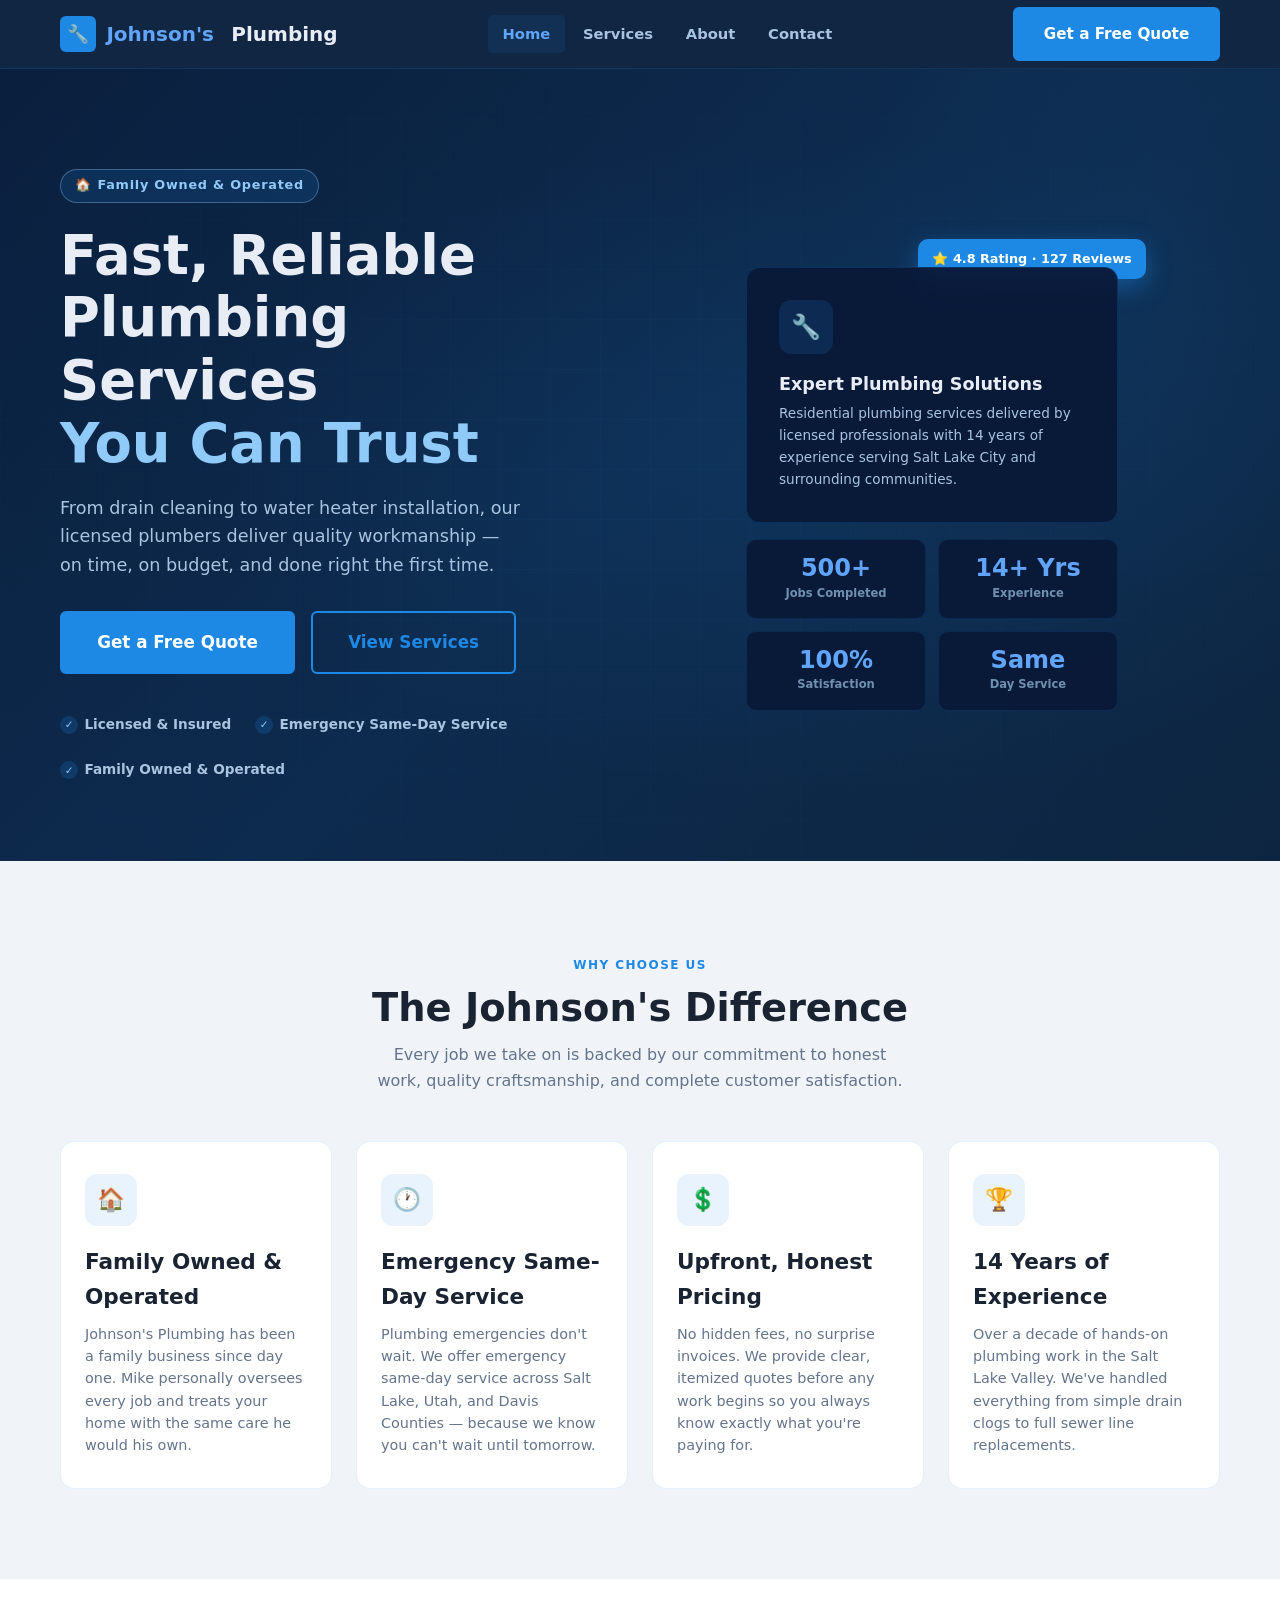
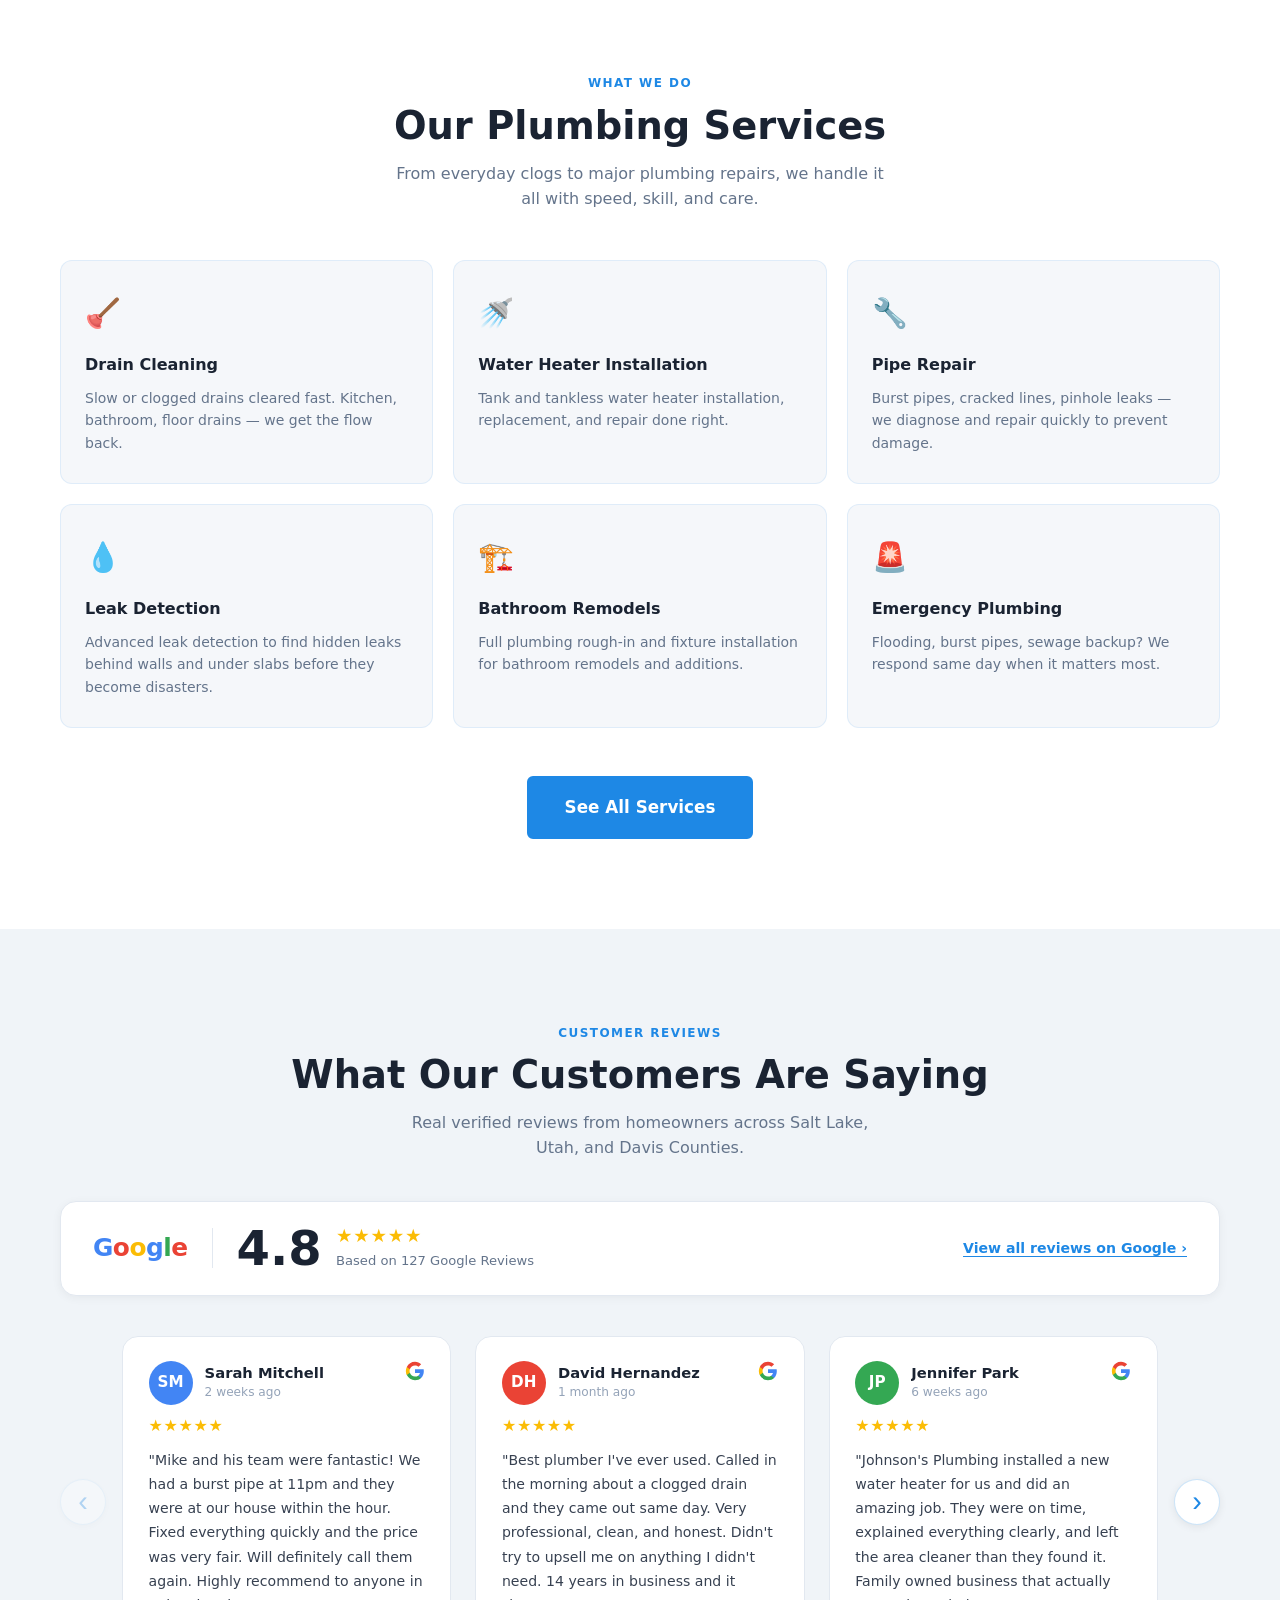
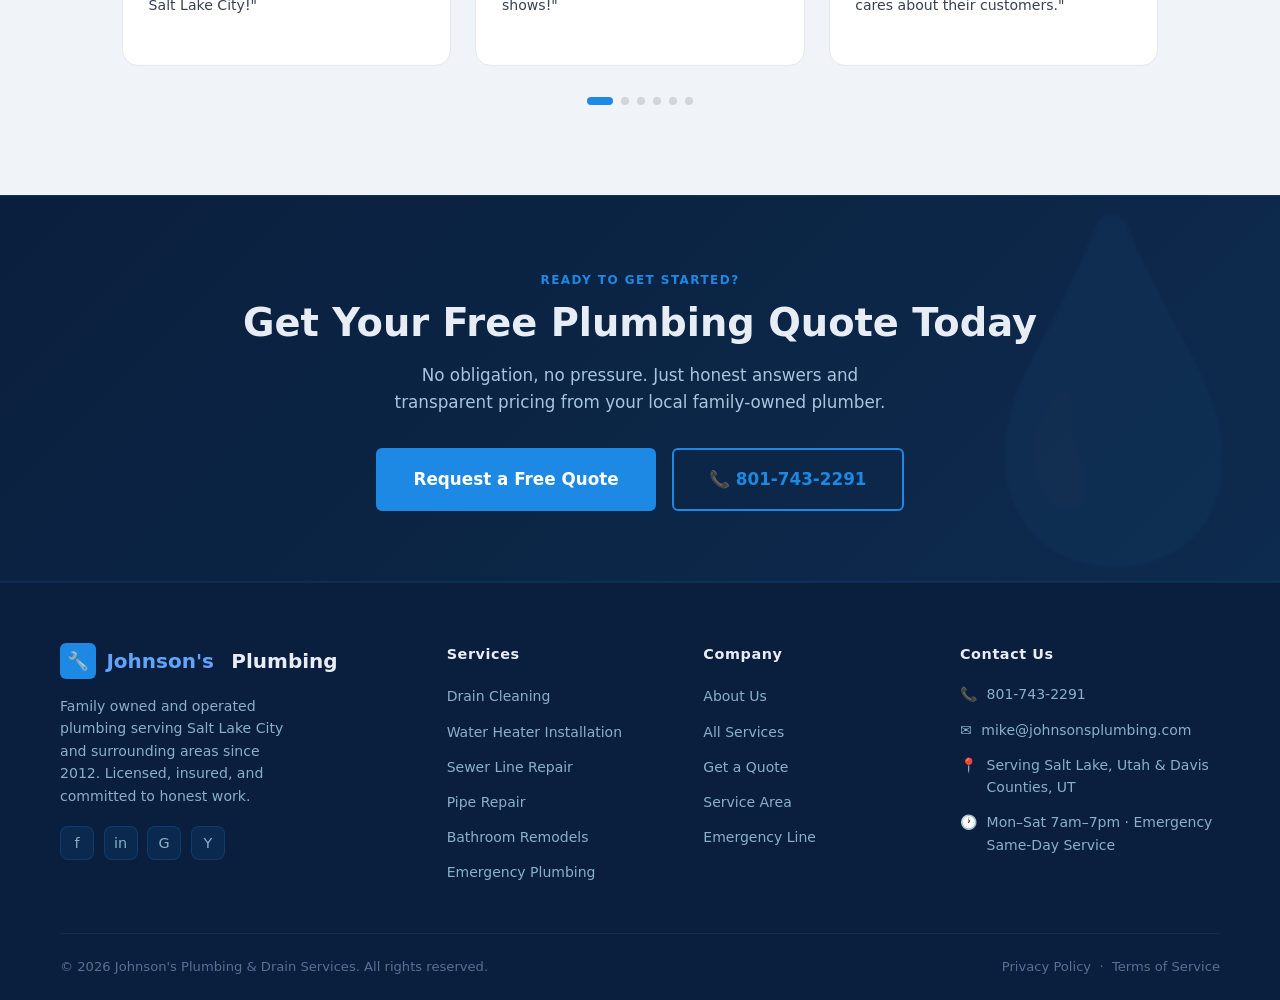
==== johnson-plumbing/index.html @ 9da7c7e3 "idk" ====
<!DOCTYPE html>
<html lang="en">
<head>
  <meta charset="UTF-8" />
  <meta name="viewport" content="width=device-width, initial-scale=1.0" />
  <meta name="description" content="Johnson's Plumbing & Drain Services — Family owned, licensed plumbers serving Salt Lake City, Salt Lake, Utah, and Davis Counties. Emergency same-day service available. Call 801-743-2291." />
  <title>Johnson's Plumbing & Drain Services | Salt Lake City, UT</title>
  <link rel="stylesheet" href="style.css" />
  <link rel="icon" href="data:image/svg+xml,<svg xmlns='http://www.w3.org/2000/svg' viewBox='0 0 100 100'><text y='.9em' font-size='90'>🔧</text></svg>" />
</head>
<body>

  <!-- ═══════════════════════════════════════════════════════
       NAVIGATION
  ════════════════════════════════════════════════════════ -->
  <nav id="navbar">
    <div class="container">
      <div class="nav-inner">
        <a href="index.html" class="logo">
          <div class="logo-icon">🔧</div>
          <span>Johnson's</span>&nbsp;Plumbing
        </a>

        <div class="nav-links">
          <a href="index.html">Home</a>
          <a href="services.html">Services</a>
          <a href="about.html">About</a>
          <a href="contact.html">Contact</a>
        </div>

        <a href="contact.html" class="btn btn-primary nav-cta">Get a Free Quote</a>

        <button class="hamburger" aria-label="Toggle menu" aria-expanded="false">
          <span></span><span></span><span></span>
        </button>
      </div>

      <div class="mobile-nav">
        <a href="index.html">Home</a>
        <a href="services.html">Services</a>
        <a href="about.html">About</a>
        <a href="contact.html">Contact</a>
        <a href="contact.html" class="btn btn-primary">Get a Free Quote</a>
      </div>
    </div>
  </nav>

  <!-- ═══════════════════════════════════════════════════════
       HERO
  ════════════════════════════════════════════════════════ -->
  <section class="hero">
    <div class="hero-bg"></div>
    <div class="container">
      <div class="hero-content">

        <div class="hero-text">
          <div class="badge">🏠 Family Owned &amp; Operated</div>
          <h1>Fast, Reliable<br>Plumbing Services<br><em>You Can Trust</em></h1>
          <p>From drain cleaning to water heater installation, our licensed plumbers deliver quality workmanship — on time, on budget, and done right the first time.</p>

          <div class="hero-actions">
            <a href="contact.html" class="btn btn-primary btn-lg">Get a Free Quote</a>
            <a href="services.html" class="btn btn-outline btn-lg">View Services</a>
          </div>

          <div class="hero-trust">
            <div class="trust-item">
              <div class="check">✓</div>
              Licensed &amp; Insured
            </div>
            <div class="trust-item">
              <div class="check">✓</div>
              Emergency Same-Day Service
            </div>
            <div class="trust-item">
              <div class="check">✓</div>
              Family Owned &amp; Operated
            </div>
          </div>
        </div>

        <div class="hero-visual">
          <div class="hero-card-stack">
            <div class="float-badge">⭐ 4.8 Rating · 127 Reviews</div>
            <div class="stat-card stat-card-main">
              <div class="icon-circle">🔧</div>
              <h3>Expert Plumbing Solutions</h3>
              <p>Residential plumbing services delivered by licensed professionals with 14 years of experience serving Salt Lake City and surrounding communities.</p>
            </div>
            <div class="stat-row">
              <div class="mini-stat">
                <div class="num" data-count="500" data-suffix="+">0</div>
                <div class="lbl">Jobs Completed</div>
              </div>
              <div class="mini-stat">
                <div class="num" data-count="14" data-suffix="+ Yrs">0</div>
                <div class="lbl">Experience</div>
              </div>
              <div class="mini-stat">
                <div class="num" data-count="100" data-suffix="%">0</div>
                <div class="lbl">Satisfaction</div>
              </div>
              <div class="mini-stat">
                <div class="num">Same</div>
                <div class="lbl">Day Service</div>
              </div>
            </div>
          </div>
        </div>

      </div>
    </div>
  </section>

  <!-- ═══════════════════════════════════════════════════════
       WHY CHOOSE US
  ════════════════════════════════════════════════════════ -->
  <section class="why-us section-pad">
    <div class="container">
      <div class="text-center">
        <span class="section-label">Why Choose Us</span>
        <h2>The Johnson's Difference</h2>
        <p style="max-width:540px; margin:0.7rem auto 0;">Every job we take on is backed by our commitment to honest work, quality craftsmanship, and complete customer satisfaction.</p>
      </div>

      <div class="features-grid">

        <div class="feature-card">
          <div class="feature-icon">🏠</div>
          <h3>Family Owned &amp; Operated</h3>
          <p>Johnson's Plumbing has been a family business since day one. Mike personally oversees every job and treats your home with the same care he would his own.</p>
        </div>

        <div class="feature-card">
          <div class="feature-icon">🕐</div>
          <h3>Emergency Same-Day Service</h3>
          <p>Plumbing emergencies don't wait. We offer emergency same-day service across Salt Lake, Utah, and Davis Counties — because we know you can't wait until tomorrow.</p>
        </div>

        <div class="feature-card">
          <div class="feature-icon">💲</div>
          <h3>Upfront, Honest Pricing</h3>
          <p>No hidden fees, no surprise invoices. We provide clear, itemized quotes before any work begins so you always know exactly what you're paying for.</p>
        </div>

        <div class="feature-card">
          <div class="feature-icon">🏆</div>
          <h3>14 Years of Experience</h3>
          <p>Over a decade of hands-on plumbing work in the Salt Lake Valley. We've handled everything from simple drain clogs to full sewer line replacements.</p>
        </div>

      </div>
    </div>
  </section>

  <!-- ═══════════════════════════════════════════════════════
       SERVICES PREVIEW
  ════════════════════════════════════════════════════════ -->
  <section class="services-preview section-pad">
    <div class="container">
      <div class="text-center">
        <span class="section-label">What We Do</span>
        <h2>Our Plumbing Services</h2>
        <p style="max-width:500px; margin:0.7rem auto 0;">From everyday clogs to major plumbing repairs, we handle it all with speed, skill, and care.</p>
      </div>

      <div class="services-grid">

        <div class="service-card">
          <div class="s-icon">🪠</div>
          <h3>Drain Cleaning</h3>
          <p>Slow or clogged drains cleared fast. Kitchen, bathroom, floor drains — we get the flow back.</p>
        </div>

        <div class="service-card">
          <div class="s-icon">🚿</div>
          <h3>Water Heater Installation</h3>
          <p>Tank and tankless water heater installation, replacement, and repair done right.</p>
        </div>

        <div class="service-card">
          <div class="s-icon">🔧</div>
          <h3>Pipe Repair</h3>
          <p>Burst pipes, cracked lines, pinhole leaks — we diagnose and repair quickly to prevent damage.</p>
        </div>

        <div class="service-card">
          <div class="s-icon">💧</div>
          <h3>Leak Detection</h3>
          <p>Advanced leak detection to find hidden leaks behind walls and under slabs before they become disasters.</p>
        </div>

        <div class="service-card">
          <div class="s-icon">🏗️</div>
          <h3>Bathroom Remodels</h3>
          <p>Full plumbing rough-in and fixture installation for bathroom remodels and additions.</p>
        </div>

        <div class="service-card">
          <div class="s-icon">🚨</div>
          <h3>Emergency Plumbing</h3>
          <p>Flooding, burst pipes, sewage backup? We respond same day when it matters most.</p>
        </div>

      </div>

      <div class="services-cta">
        <a href="services.html" class="btn btn-primary btn-lg">See All Services</a>
      </div>
    </div>
  </section>

  <!-- ═══════════════════════════════════════════════════════
       GOOGLE REVIEWS
  ════════════════════════════════════════════════════════ -->
  <section class="google-reviews section-pad">
    <div class="container">

      <div class="text-center" style="margin-bottom:2.5rem;">
        <span class="section-label">Customer Reviews</span>
        <h2>What Our Customers Are Saying</h2>
        <p style="max-width:480px; margin:0.7rem auto 0;">Real verified reviews from homeowners across Salt Lake, Utah, and Davis Counties.</p>
      </div>

      <!-- Google Rating Summary Bar -->
      <div class="g-rating-bar">
        <div class="g-rating-left">
          <div class="g-wordmark">
            <span class="gw-g">G</span><span class="gw-o1">o</span><span class="gw-o2">o</span><span class="gw-g2">g</span><span class="gw-l">l</span><span class="gw-e">e</span>
          </div>
          <div class="g-divider"></div>
          <div class="g-score-block">
            <span class="g-big-num">4.8</span>
            <div>
              <div class="g-stars-row">★★★★★</div>
              <div class="g-review-count">Based on 127 Google Reviews</div>
            </div>
          </div>
        </div>
        <a href="#" class="g-view-all">View all reviews on Google &rsaquo;</a>
      </div>

      <!-- Carousel -->
      <div class="reviews-carousel">
        <button class="carousel-arrow" id="reviewsPrev" aria-label="Previous reviews" disabled>&#8249;</button>

        <div class="reviews-track-outer">
          <div class="reviews-track" id="reviewsTrack">

            <!-- Sarah Mitchell -->
            <div class="google-review-card">
              <div class="review-card-top">
                <div class="reviewer-left">
                  <div class="reviewer-avatar-g" style="background:#4285F4;">SM</div>
                  <div>
                    <div class="reviewer-name-g">Sarah Mitchell</div>
                    <div class="review-date-g">2 weeks ago</div>
                  </div>
                </div>
                <div class="g-badge">
                  <svg width="20" height="20" viewBox="0 0 24 24" fill="none" aria-label="Google"><path d="M22.56 12.25c0-.78-.07-1.53-.2-2.25H12v4.26h5.92c-.26 1.37-1.04 2.53-2.21 3.31v2.77h3.57c2.08-1.92 3.28-4.74 3.28-8.09z" fill="#4285F4"/><path d="M12 23c2.97 0 5.46-.98 7.28-2.66l-3.57-2.77c-.98.66-2.23 1.06-3.71 1.06-2.86 0-5.29-1.93-6.16-4.53H2.18v2.84C3.99 20.53 7.7 23 12 23z" fill="#34A853"/><path d="M5.84 14.09c-.22-.66-.35-1.36-.35-2.09s.13-1.43.35-2.09V7.07H2.18C1.43 8.55 1 10.22 1 12s.43 3.45 1.18 4.93l2.85-2.22.81-.62z" fill="#FBBC05"/><path d="M12 5.38c1.62 0 3.06.56 4.21 1.64l3.15-3.15C17.45 2.09 14.97 1 12 1 7.7 1 3.99 3.47 2.18 7.07l3.66 2.84c.87-2.6 3.3-4.53 6.16-4.53z" fill="#EA4335"/></svg>
                </div>
              </div>
              <div class="review-stars-g"><span class="star-filled">★★★★★</span></div>
              <p class="review-text-g">"Mike and his team were fantastic! We had a burst pipe at 11pm and they were at our house within the hour. Fixed everything quickly and the price was very fair. Will definitely call them again. Highly recommend to anyone in Salt Lake City!"</p>
            </div>

            <!-- David Hernandez -->
            <div class="google-review-card">
              <div class="review-card-top">
                <div class="reviewer-left">
                  <div class="reviewer-avatar-g" style="background:#EA4335;">DH</div>
                  <div>
                    <div class="reviewer-name-g">David Hernandez</div>
                    <div class="review-date-g">1 month ago</div>
                  </div>
                </div>
                <div class="g-badge">
                  <svg width="20" height="20" viewBox="0 0 24 24" fill="none" aria-label="Google"><path d="M22.56 12.25c0-.78-.07-1.53-.2-2.25H12v4.26h5.92c-.26 1.37-1.04 2.53-2.21 3.31v2.77h3.57c2.08-1.92 3.28-4.74 3.28-8.09z" fill="#4285F4"/><path d="M12 23c2.97 0 5.46-.98 7.28-2.66l-3.57-2.77c-.98.66-2.23 1.06-3.71 1.06-2.86 0-5.29-1.93-6.16-4.53H2.18v2.84C3.99 20.53 7.7 23 12 23z" fill="#34A853"/><path d="M5.84 14.09c-.22-.66-.35-1.36-.35-2.09s.13-1.43.35-2.09V7.07H2.18C1.43 8.55 1 10.22 1 12s.43 3.45 1.18 4.93l2.85-2.22.81-.62z" fill="#FBBC05"/><path d="M12 5.38c1.62 0 3.06.56 4.21 1.64l3.15-3.15C17.45 2.09 14.97 1 12 1 7.7 1 3.99 3.47 2.18 7.07l3.66 2.84c.87-2.6 3.3-4.53 6.16-4.53z" fill="#EA4335"/></svg>
                </div>
              </div>
              <div class="review-stars-g"><span class="star-filled">★★★★★</span></div>
              <p class="review-text-g">"Best plumber I've ever used. Called in the morning about a clogged drain and they came out same day. Very professional, clean, and honest. Didn't try to upsell me on anything I didn't need. 14 years in business and it shows!"</p>
            </div>

            <!-- Jennifer Park -->
            <div class="google-review-card">
              <div class="review-card-top">
                <div class="reviewer-left">
                  <div class="reviewer-avatar-g" style="background:#34A853;">JP</div>
                  <div>
                    <div class="reviewer-name-g">Jennifer Park</div>
                    <div class="review-date-g">6 weeks ago</div>
                  </div>
                </div>
                <div class="g-badge">
                  <svg width="20" height="20" viewBox="0 0 24 24" fill="none" aria-label="Google"><path d="M22.56 12.25c0-.78-.07-1.53-.2-2.25H12v4.26h5.92c-.26 1.37-1.04 2.53-2.21 3.31v2.77h3.57c2.08-1.92 3.28-4.74 3.28-8.09z" fill="#4285F4"/><path d="M12 23c2.97 0 5.46-.98 7.28-2.66l-3.57-2.77c-.98.66-2.23 1.06-3.71 1.06-2.86 0-5.29-1.93-6.16-4.53H2.18v2.84C3.99 20.53 7.7 23 12 23z" fill="#34A853"/><path d="M5.84 14.09c-.22-.66-.35-1.36-.35-2.09s.13-1.43.35-2.09V7.07H2.18C1.43 8.55 1 10.22 1 12s.43 3.45 1.18 4.93l2.85-2.22.81-.62z" fill="#FBBC05"/><path d="M12 5.38c1.62 0 3.06.56 4.21 1.64l3.15-3.15C17.45 2.09 14.97 1 12 1 7.7 1 3.99 3.47 2.18 7.07l3.66 2.84c.87-2.6 3.3-4.53 6.16-4.53z" fill="#EA4335"/></svg>
                </div>
              </div>
              <div class="review-stars-g"><span class="star-filled">★★★★★</span></div>
              <p class="review-text-g">"Johnson's Plumbing installed a new water heater for us and did an amazing job. They were on time, explained everything clearly, and left the area cleaner than they found it. Family owned business that actually cares about their customers."</p>
            </div>

            <!-- Robert Thompson -->
            <div class="google-review-card">
              <div class="review-card-top">
                <div class="reviewer-left">
                  <div class="reviewer-avatar-g" style="background:#1565C0;">RT</div>
                  <div>
                    <div class="reviewer-name-g">Robert Thompson</div>
                    <div class="review-date-g">2 months ago</div>
                  </div>
                </div>
                <div class="g-badge">
                  <svg width="20" height="20" viewBox="0 0 24 24" fill="none" aria-label="Google"><path d="M22.56 12.25c0-.78-.07-1.53-.2-2.25H12v4.26h5.92c-.26 1.37-1.04 2.53-2.21 3.31v2.77h3.57c2.08-1.92 3.28-4.74 3.28-8.09z" fill="#4285F4"/><path d="M12 23c2.97 0 5.46-.98 7.28-2.66l-3.57-2.77c-.98.66-2.23 1.06-3.71 1.06-2.86 0-5.29-1.93-6.16-4.53H2.18v2.84C3.99 20.53 7.7 23 12 23z" fill="#34A853"/><path d="M5.84 14.09c-.22-.66-.35-1.36-.35-2.09s.13-1.43.35-2.09V7.07H2.18C1.43 8.55 1 10.22 1 12s.43 3.45 1.18 4.93l2.85-2.22.81-.62z" fill="#FBBC05"/><path d="M12 5.38c1.62 0 3.06.56 4.21 1.64l3.15-3.15C17.45 2.09 14.97 1 12 1 7.7 1 3.99 3.47 2.18 7.07l3.66 2.84c.87-2.6 3.3-4.53 6.16-4.53z" fill="#EA4335"/></svg>
                </div>
              </div>
              <div class="review-stars-g"><span class="star-filled">★★★★★</span></div>
              <p class="review-text-g">"Had a sewer line issue that two other plumbers couldn't figure out. Johnson's came in, diagnosed the problem immediately and had it fixed the same day. Incredible service. These guys really know what they're doing."</p>
            </div>

            <!-- Amanda Wilson -->
            <div class="google-review-card">
              <div class="review-card-top">
                <div class="reviewer-left">
                  <div class="reviewer-avatar-g" style="background:#9C27B0;">AW</div>
                  <div>
                    <div class="reviewer-name-g">Amanda Wilson</div>
                    <div class="review-date-g">3 months ago</div>
                  </div>
                </div>
                <div class="g-badge">
                  <svg width="20" height="20" viewBox="0 0 24 24" fill="none" aria-label="Google"><path d="M22.56 12.25c0-.78-.07-1.53-.2-2.25H12v4.26h5.92c-.26 1.37-1.04 2.53-2.21 3.31v2.77h3.57c2.08-1.92 3.28-4.74 3.28-8.09z" fill="#4285F4"/><path d="M12 23c2.97 0 5.46-.98 7.28-2.66l-3.57-2.77c-.98.66-2.23 1.06-3.71 1.06-2.86 0-5.29-1.93-6.16-4.53H2.18v2.84C3.99 20.53 7.7 23 12 23z" fill="#34A853"/><path d="M5.84 14.09c-.22-.66-.35-1.36-.35-2.09s.13-1.43.35-2.09V7.07H2.18C1.43 8.55 1 10.22 1 12s.43 3.45 1.18 4.93l2.85-2.22.81-.62z" fill="#FBBC05"/><path d="M12 5.38c1.62 0 3.06.56 4.21 1.64l3.15-3.15C17.45 2.09 14.97 1 12 1 7.7 1 3.99 3.47 2.18 7.07l3.66 2.84c.87-2.6 3.3-4.53 6.16-4.53z" fill="#EA4335"/></svg>
                </div>
              </div>
              <div class="review-stars-g"><span class="star-filled">★★★★★</span></div>
              <p class="review-text-g">"Called for an emergency leak on a Sunday morning and Mike answered right away. He was at my house within 45 minutes. Fixed the leak, checked all surrounding pipes, and gave me tips to prevent future issues. Honest, reliable and affordable. Won't use anyone else!"</p>
            </div>

            <!-- Carlos Mendoza -->
            <div class="google-review-card">
              <div class="review-card-top">
                <div class="reviewer-left">
                  <div class="reviewer-avatar-g" style="background:#F57C00;">CM</div>
                  <div>
                    <div class="reviewer-name-g">Carlos Mendoza</div>
                    <div class="review-date-g">3 months ago</div>
                  </div>
                </div>
                <div class="g-badge">
                  <svg width="20" height="20" viewBox="0 0 24 24" fill="none" aria-label="Google"><path d="M22.56 12.25c0-.78-.07-1.53-.2-2.25H12v4.26h5.92c-.26 1.37-1.04 2.53-2.21 3.31v2.77h3.57c2.08-1.92 3.28-4.74 3.28-8.09z" fill="#4285F4"/><path d="M12 23c2.97 0 5.46-.98 7.28-2.66l-3.57-2.77c-.98.66-2.23 1.06-3.71 1.06-2.86 0-5.29-1.93-6.16-4.53H2.18v2.84C3.99 20.53 7.7 23 12 23z" fill="#34A853"/><path d="M5.84 14.09c-.22-.66-.35-1.36-.35-2.09s.13-1.43.35-2.09V7.07H2.18C1.43 8.55 1 10.22 1 12s.43 3.45 1.18 4.93l2.85-2.22.81-.62z" fill="#FBBC05"/><path d="M12 5.38c1.62 0 3.06.56 4.21 1.64l3.15-3.15C17.45 2.09 14.97 1 12 1 7.7 1 3.99 3.47 2.18 7.07l3.66 2.84c.87-2.6 3.3-4.53 6.16-4.53z" fill="#EA4335"/></svg>
                </div>
              </div>
              <div class="review-stars-g">
                <span class="star-filled">★★★★</span><span class="star-empty">★</span>
              </div>
              <p class="review-text-g">"Great service overall. Came out to fix a garbage disposal and also noticed a small leak under the sink I hadn't seen. Patched it up at no extra charge. Very thorough and professional. Would recommend to friends and family."</p>
            </div>

          </div>
        </div>

        <button class="carousel-arrow" id="reviewsNext" aria-label="Next reviews">&#8250;</button>
      </div>

      <!-- Dot indicators -->
      <div class="reviews-dots" id="reviewsDots">
        <button class="rdot active" data-index="0" aria-label="Go to review 1"></button>
        <button class="rdot" data-index="1" aria-label="Go to review 2"></button>
        <button class="rdot" data-index="2" aria-label="Go to review 3"></button>
        <button class="rdot" data-index="3" aria-label="Go to review 4"></button>
        <button class="rdot" data-index="4" aria-label="Go to review 5"></button>
        <button class="rdot" data-index="5" aria-label="Go to review 6"></button>
      </div>

    </div>
  </section>

  <!-- ═══════════════════════════════════════════════════════
       CTA BANNER
  ════════════════════════════════════════════════════════ -->
  <section class="cta-banner">
    <div class="container">
      <div class="cta-inner">
        <span class="section-label">Ready to Get Started?</span>
        <h2>Get Your Free Plumbing Quote Today</h2>
        <p>No obligation, no pressure. Just honest answers and transparent pricing from your local family-owned plumber.</p>
        <div class="cta-actions">
          <a href="contact.html" class="btn btn-primary btn-lg">Request a Free Quote</a>
          <a href="tel:+18017432291" class="btn btn-outline btn-lg">📞 801-743-2291</a>
        </div>
      </div>
    </div>
  </section>

  <!-- ═══════════════════════════════════════════════════════
       FOOTER
  ════════════════════════════════════════════════════════ -->
  <footer>
    <div class="container">
      <div class="footer-grid">

        <div class="footer-brand">
          <a href="index.html" class="logo">
            <div class="logo-icon">🔧</div>
            <span>Johnson's</span>&nbsp;Plumbing
          </a>
          <p>Family owned and operated plumbing serving Salt Lake City and surrounding areas since 2012. Licensed, insured, and committed to honest work.</p>
          <div class="social-links">
            <a href="#" class="social-link" aria-label="Facebook">f</a>
            <a href="#" class="social-link" aria-label="Instagram">in</a>
            <a href="#" class="social-link" aria-label="Google">G</a>
            <a href="#" class="social-link" aria-label="Yelp">Y</a>
          </div>
        </div>

        <div class="footer-col">
          <h4>Services</h4>
          <ul>
            <li><a href="services.html">Drain Cleaning</a></li>
            <li><a href="services.html">Water Heater Installation</a></li>
            <li><a href="services.html">Sewer Line Repair</a></li>
            <li><a href="services.html">Pipe Repair</a></li>
            <li><a href="services.html">Bathroom Remodels</a></li>
            <li><a href="services.html">Emergency Plumbing</a></li>
          </ul>
        </div>

        <div class="footer-col">
          <h4>Company</h4>
          <ul>
            <li><a href="about.html">About Us</a></li>
            <li><a href="services.html">All Services</a></li>
            <li><a href="contact.html">Get a Quote</a></li>
            <li><a href="contact.html">Service Area</a></li>
            <li><a href="contact.html">Emergency Line</a></li>
          </ul>
        </div>

        <div class="footer-col">
          <h4>Contact Us</h4>
          <div class="footer-contact-list">
            <div class="footer-contact-item">
              <span>📞</span>
              <a href="tel:+18017432291">801-743-2291</a>
            </div>
            <div class="footer-contact-item">
              <span>✉️</span>
              <a href="mailto:mike@johnsonsplumbing.com">mike@johnsonsplumbing.com</a>
            </div>
            <div class="footer-contact-item">
              <span>📍</span>
              <span>Serving Salt Lake, Utah &amp; Davis Counties, UT</span>
            </div>
            <div class="footer-contact-item">
              <span>🕐</span>
              <span>Mon–Sat 7am–7pm · Emergency Same-Day Service</span>
            </div>
          </div>
        </div>

      </div>

      <div class="footer-bottom">
        <span>© 2026 Johnson's Plumbing &amp; Drain Services. All rights reserved.</span>
        <span>
          <a href="#">Privacy Policy</a> &nbsp;·&nbsp;
          <a href="#">Terms of Service</a>
        </span>
      </div>
    </div>
  </footer>

  <script src="script.js"></script>
</body>
</html>
---- johnson-plumbing/style.css ----
/* ============================================================
   Johnson's Plumbing & Drain Services — Main Stylesheet
   Color Palette:
     Primary Blue: #1E88E5
     Blue Hover:   #1565C0
     Dark Blue:    #0a1f3d  (hero, footer, cta-banner)
     White:        #ffffff
     Light Gray:   #f5f7fa
     Light Blue:   #f0f4f8
     Text Dark:    #1a2332
     Text Muted:   #64748b
     Text Subtle:  #94a3b8
   ============================================================ */

/* ─── Reset & Base ─────────────────────────────────────────── */
*, *::before, *::after { box-sizing: border-box; margin: 0; padding: 0; }

html { scroll-behavior: smooth; font-size: 16px; }

body {
  font-family: 'Segoe UI', system-ui, -apple-system, sans-serif;
  background: #f5f7fa;
  color: #1a2332;
  line-height: 1.6;
  overflow-x: hidden;
}

a { text-decoration: none; color: inherit; }
img { max-width: 100%; display: block; }
ul { list-style: none; }

/* ─── Typography ────────────────────────────────────────────── */
h1 { font-size: clamp(2rem, 5vw, 3.4rem); font-weight: 800; line-height: 1.15; }
h2 { font-size: clamp(1.6rem, 3.5vw, 2.4rem); font-weight: 700; line-height: 1.2; }
h3 { font-size: clamp(1.1rem, 2vw, 1.35rem); font-weight: 700; }
h4 { font-size: 1rem; font-weight: 600; }
p  { font-size: 1rem; color: #64748b; }

.section-label {
  display: inline-block;
  font-size: 0.75rem;
  font-weight: 700;
  letter-spacing: 0.12em;
  text-transform: uppercase;
  color: #1E88E5;
  margin-bottom: 0.6rem;
}

/* ─── Utility ───────────────────────────────────────────────── */
.container { width: min(1160px, 92%); margin-inline: auto; }
.text-center { text-align: center; }
.text-gold { color: #90caf9; }
.bg-dark   { background: #f5f7fa; }
.bg-navy   { background: #f0f4f8; }
.bg-mid    { background: #e8ecf0; }

.section-pad { padding: 90px 0; }
.section-pad-sm { padding: 60px 0; }

/* ─── Buttons ───────────────────────────────────────────────── */
.btn {
  display: inline-flex;
  align-items: center;
  gap: 0.5rem;
  padding: 0.8rem 1.8rem;
  border-radius: 6px;
  font-weight: 700;
  font-size: 0.95rem;
  cursor: pointer;
  border: 2px solid transparent;
  transition: all 0.22s ease;
  white-space: nowrap;
}

.btn-primary {
  background: #1E88E5;
  color: #ffffff;
  border-color: #1E88E5;
}
.btn-primary:hover {
  background: #1565C0;
  border-color: #1565C0;
  transform: translateY(-2px);
  box-shadow: 0 8px 24px rgba(30,136,229,0.35);
}

.btn-outline {
  background: transparent;
  color: #1E88E5;
  border-color: #1E88E5;
}
.btn-outline:hover {
  background: #1E88E5;
  color: #ffffff;
  transform: translateY(-2px);
}

.btn-lg { padding: 1rem 2.2rem; font-size: 1.05rem; }

/* ─── Navigation ────────────────────────────────────────────── */
#navbar {
  position: sticky;
  top: 0;
  z-index: 1000;
  background: rgba(10, 31, 61, 0.97);
  backdrop-filter: blur(10px);
  border-bottom: 1px solid rgba(30,136,229,0.15);
  transition: box-shadow 0.3s;
}
#navbar.scrolled {
  box-shadow: 0 2px 20px rgba(0,0,0,0.5);
}

.nav-inner {
  display: flex;
  align-items: center;
  justify-content: space-between;
  height: 68px;
}

/* Logo */
.logo {
  display: flex;
  align-items: center;
  gap: 0.65rem;
  font-size: 1.25rem;
  font-weight: 800;
  color: #e8edf5;
}
.logo-icon {
  width: 36px;
  height: 36px;
  background: #1E88E5;
  border-radius: 6px;
  display: flex;
  align-items: center;
  justify-content: center;
  font-size: 1.1rem;
  flex-shrink: 0;
}
.logo span { color: #60a5fa; }

/* Nav links */
.nav-links {
  display: flex;
  align-items: center;
  gap: 0.25rem;
}
.nav-links a {
  padding: 0.45rem 0.9rem;
  border-radius: 5px;
  font-size: 0.92rem;
  font-weight: 600;
  color: #a8c4e0;
  transition: color 0.2s, background 0.2s;
}
.nav-links a:hover,
.nav-links a.active {
  color: #60a5fa;
  background: rgba(30,136,229,0.1);
}

.nav-cta { margin-left: 1rem; }

/* Hamburger */
.hamburger {
  display: none;
  flex-direction: column;
  gap: 5px;
  cursor: pointer;
  padding: 6px;
  background: none;
  border: none;
}
.hamburger span {
  display: block;
  width: 24px;
  height: 2px;
  background: #e8edf5;
  border-radius: 2px;
  transition: all 0.3s;
}
.hamburger.open span:nth-child(1) { transform: translateY(7px) rotate(45deg); }
.hamburger.open span:nth-child(2) { opacity: 0; }
.hamburger.open span:nth-child(3) { transform: translateY(-7px) rotate(-45deg); }

/* Mobile nav */
.mobile-nav {
  display: none;
  flex-direction: column;
  padding: 1rem 0 1.5rem;
  border-top: 1px solid rgba(30,136,229,0.12);
  gap: 0.25rem;
}
.mobile-nav.open { display: flex; }
.mobile-nav a {
  padding: 0.65rem 1rem;
  border-radius: 5px;
  font-weight: 600;
  color: #a8c4e0;
  transition: all 0.2s;
}
.mobile-nav a:hover { color: #60a5fa; background: rgba(30,136,229,0.1); }
.mobile-nav .btn { margin-top: 0.5rem; align-self: flex-start; }

/* ─── Hero ──────────────────────────────────────────────────── */
.hero {
  position: relative;
  min-height: 88vh;
  display: flex;
  align-items: center;
  overflow: hidden;
  background: #0a1f3d;
}

.hero-bg {
  position: absolute;
  inset: 0;
  background:
    radial-gradient(ellipse 70% 60% at 65% 50%, rgba(30,136,229,0.1) 0%, transparent 70%),
    radial-gradient(ellipse 40% 80% at 90% 20%, rgba(30,136,229,0.07) 0%, transparent 60%),
    linear-gradient(135deg, #0a1f3d 0%, #0d2b4e 50%, #0d2540 100%);
}

/* Grid pattern overlay */
.hero-bg::after {
  content: '';
  position: absolute;
  inset: 0;
  background-image:
    linear-gradient(rgba(30,136,229,0.05) 1px, transparent 1px),
    linear-gradient(90deg, rgba(30,136,229,0.05) 1px, transparent 1px);
  background-size: 50px 50px;
  mask-image: radial-gradient(ellipse 80% 80% at 50% 50%, black 0%, transparent 100%);
}

.hero-content {
  position: relative;
  z-index: 2;
  display: grid;
  grid-template-columns: 1fr 1fr;
  gap: 4rem;
  align-items: center;
  padding: 80px 0 60px;
}

.hero-text .badge {
  display: inline-flex;
  align-items: center;
  gap: 0.4rem;
  background: rgba(30,136,229,0.15);
  border: 1px solid rgba(144,202,249,0.35);
  color: #90caf9;
  font-size: 0.8rem;
  font-weight: 700;
  letter-spacing: 0.06em;
  padding: 0.35rem 0.9rem;
  border-radius: 20px;
  margin-bottom: 1.4rem;
}

.hero-text h1 { margin-bottom: 1.2rem; color: #e8edf5; }
.hero-text h1 em { font-style: normal; color: #90caf9; }
.hero-text p {
  font-size: 1.1rem;
  color: #a8c4e0;
  margin-bottom: 2rem;
  max-width: 460px;
}

.hero-actions { display: flex; gap: 1rem; flex-wrap: wrap; margin-bottom: 2.5rem; }

.hero-trust {
  display: flex;
  gap: 1.5rem;
  flex-wrap: wrap;
}
.trust-item {
  display: flex;
  align-items: center;
  gap: 0.4rem;
  font-size: 0.85rem;
  color: #a8c4e0;
  font-weight: 600;
}
.trust-item .check {
  width: 18px;
  height: 18px;
  background: rgba(30,136,229,0.2);
  border-radius: 50%;
  display: flex;
  align-items: center;
  justify-content: center;
  color: #90caf9;
  font-size: 0.65rem;
  flex-shrink: 0;
}

/* Hero visual */
.hero-visual {
  position: relative;
  display: flex;
  justify-content: center;
}

.hero-card-stack {
  position: relative;
  width: 100%;
  max-width: 400px;
  padding-top: 28px;
  padding-right: 28px;
}

.stat-card {
  background: rgba(10, 25, 55, 0.95);
  border: 1px solid rgba(30,136,229,0.2);
  border-radius: 14px;
  padding: 1.5rem;
  backdrop-filter: blur(10px);
}

.stat-card-main {
  padding: 2rem;
  margin-bottom: 1rem;
}

.stat-card-main .icon-circle {
  width: 54px;
  height: 54px;
  background: rgba(30,136,229,0.15);
  border-radius: 12px;
  display: flex;
  align-items: center;
  justify-content: center;
  font-size: 1.5rem;
  margin-bottom: 1rem;
}
.stat-card-main h3 { font-size: 1.1rem; color: #e8edf5; margin-bottom: 0.3rem; }
.stat-card-main p { font-size: 0.85rem; color: #a8c4e0; margin-bottom: 0; }

.stat-row {
  display: grid;
  grid-template-columns: 1fr 1fr;
  gap: 0.75rem;
}
.mini-stat {
  background: rgba(10, 25, 55, 0.95);
  border: 1px solid rgba(30,136,229,0.15);
  border-radius: 10px;
  padding: 1rem 1.1rem;
  text-align: center;
}
.mini-stat .num {
  font-size: 1.5rem;
  font-weight: 800;
  color: #60a5fa;
  line-height: 1;
}
.mini-stat .lbl {
  font-size: 0.72rem;
  color: #7090b0;
  font-weight: 600;
  margin-top: 0.2rem;
}

/* floating badge */
.float-badge {
  position: absolute;
  top: 0;
  right: 0;
  background: #1E88E5;
  color: #ffffff;
  border-radius: 10px;
  padding: 0.6rem 0.9rem;
  font-size: 0.8rem;
  font-weight: 800;
  display: flex;
  align-items: center;
  gap: 0.3rem;
  box-shadow: 0 8px 24px rgba(30,136,229,0.45);
  animation: float 3s ease-in-out infinite;
}
@keyframes float {
  0%, 100% { transform: translateY(0); }
  50% { transform: translateY(-6px); }
}

/* ─── Why Choose Us ─────────────────────────────────────────── */
.why-us { background: #f0f4f8; }

.features-grid {
  display: grid;
  grid-template-columns: repeat(4, 1fr);
  gap: 1.5rem;
  margin-top: 3rem;
}

.feature-card {
  background: #ffffff;
  border: 1px solid rgba(30,136,229,0.12);
  border-radius: 14px;
  padding: 2rem 1.5rem;
  transition: transform 0.25s, border-color 0.25s, box-shadow 0.25s;
  position: relative;
  overflow: hidden;
}
.feature-card::before {
  content: '';
  position: absolute;
  top: 0; left: 0; right: 0;
  height: 3px;
  background: linear-gradient(90deg, #1E88E5, #42A5F5);
  transform: scaleX(0);
  transform-origin: left;
  transition: transform 0.3s;
}
.feature-card:hover { transform: translateY(-6px); border-color: rgba(30,136,229,0.35); box-shadow: 0 20px 40px rgba(30,136,229,0.1); }
.feature-card:hover::before { transform: scaleX(1); }

.feature-icon {
  width: 52px;
  height: 52px;
  background: rgba(30,136,229,0.1);
  border-radius: 12px;
  display: flex;
  align-items: center;
  justify-content: center;
  font-size: 1.4rem;
  margin-bottom: 1.2rem;
  transition: background 0.25s;
}
.feature-card:hover .feature-icon { background: rgba(30,136,229,0.18); }

.feature-card h3 { color: #1a2332; margin-bottom: 0.5rem; }
.feature-card p { font-size: 0.9rem; line-height: 1.55; }

/* ─── Services Preview ──────────────────────────────────────── */
.services-preview { background: #ffffff; }

.services-grid {
  display: grid;
  grid-template-columns: repeat(3, 1fr);
  gap: 1.25rem;
  margin-top: 3rem;
}

.service-card {
  background: #f5f7fa;
  border: 1px solid rgba(30,136,229,0.1);
  border-radius: 12px;
  padding: 1.8rem 1.5rem;
  transition: all 0.25s;
  display: flex;
  flex-direction: column;
  gap: 0.6rem;
}
.service-card:hover {
  border-color: rgba(30,136,229,0.35);
  background: #e8f0fe;
  transform: translateY(-4px);
  box-shadow: 0 12px 32px rgba(30,136,229,0.1);
}
.service-card .s-icon { font-size: 1.8rem; margin-bottom: 0.4rem; }
.service-card h3 { font-size: 1rem; color: #1a2332; }
.service-card p  { font-size: 0.875rem; }

.services-cta { margin-top: 3rem; text-align: center; }

/* ─── Testimonials ──────────────────────────────────────────── */
.testimonials { background: #f0f4f8; }

.testimonials-grid {
  display: grid;
  grid-template-columns: repeat(3, 1fr);
  gap: 1.5rem;
  margin-top: 3rem;
}

.testimonial-card {
  background: #ffffff;
  border: 1px solid rgba(30,136,229,0.1);
  border-radius: 14px;
  padding: 1.8rem;
  display: flex;
  flex-direction: column;
  gap: 1rem;
  transition: border-color 0.25s, transform 0.25s;
}
.testimonial-card:hover { border-color: rgba(30,136,229,0.3); transform: translateY(-4px); box-shadow: 0 12px 32px rgba(30,136,229,0.08); }

.stars { color: #1E88E5; font-size: 0.9rem; letter-spacing: 0.05em; }

.testimonial-card p.quote {
  font-size: 0.95rem;
  color: #374151;
  line-height: 1.65;
  font-style: italic;
}

.reviewer {
  display: flex;
  align-items: center;
  gap: 0.75rem;
  margin-top: auto;
}
.reviewer-avatar {
  width: 42px;
  height: 42px;
  border-radius: 50%;
  background: rgba(30,136,229,0.1);
  border: 2px solid rgba(30,136,229,0.3);
  display: flex;
  align-items: center;
  justify-content: center;
  font-weight: 800;
  font-size: 0.9rem;
  color: #1E88E5;
  flex-shrink: 0;
}
.reviewer-name { font-weight: 700; font-size: 0.9rem; color: #1a2332; }
.reviewer-loc  { font-size: 0.78rem; color: #94a3b8; }

/* ─── CTA Banner ────────────────────────────────────────────── */
.cta-banner {
  background: linear-gradient(135deg, #0a1f3d 0%, #0d2b4e 100%);
  border-top: 1px solid rgba(30,136,229,0.15);
  border-bottom: 1px solid rgba(30,136,229,0.15);
  padding: 70px 0;
  position: relative;
  overflow: hidden;
}
.cta-banner::before {
  content: '💧';
  position: absolute;
  font-size: 20rem;
  opacity: 0.03;
  right: -2rem;
  top: 50%;
  transform: translateY(-50%);
  line-height: 1;
}
.cta-inner {
  position: relative;
  z-index: 1;
  text-align: center;
}
.cta-inner h2 { margin-bottom: 1rem; color: #e8edf5; }
.cta-inner p  { font-size: 1.05rem; max-width: 500px; margin: 0 auto 2rem; color: #a8c4e0; }
.cta-actions  { display: flex; gap: 1rem; justify-content: center; flex-wrap: wrap; }

/* ─── Page Hero (inner pages) ───────────────────────────────── */
.page-hero {
  background: linear-gradient(135deg, #0a1f3d 0%, #0d2b4e 60%, #0d2540 100%);
  padding: 70px 0 60px;
  border-bottom: 1px solid rgba(30,136,229,0.12);
  position: relative;
  overflow: hidden;
}
.page-hero::after {
  content: '';
  position: absolute;
  inset: 0;
  background-image:
    linear-gradient(rgba(30,136,229,0.04) 1px, transparent 1px),
    linear-gradient(90deg, rgba(30,136,229,0.04) 1px, transparent 1px);
  background-size: 50px 50px;
  mask-image: radial-gradient(ellipse 80% 80% at 50% 50%, black 0%, transparent 100%);
}
.page-hero-content { position: relative; z-index: 2; }
.page-hero h1 { margin-bottom: 0.8rem; color: #e8edf5; }
.page-hero p  { font-size: 1.1rem; max-width: 560px; color: #a8c4e0; }
.page-hero.centered { text-align: center; }
.page-hero.centered p { margin-inline: auto; }

/* ─── Services Page ─────────────────────────────────────────── */
.services-full { background: #f5f7fa; }

.service-list {
  display: flex;
  flex-direction: column;
  gap: 1.5rem;
  margin-top: 3rem;
}

.service-item {
  background: #ffffff;
  border: 1px solid rgba(30,136,229,0.1);
  border-radius: 14px;
  padding: 2rem 2.2rem;
  display: grid;
  grid-template-columns: 56px 1fr auto;
  gap: 1.5rem;
  align-items: start;
  transition: all 0.25s;
}
.service-item:hover {
  border-color: rgba(30,136,229,0.3);
  background: #f0f4f8;
  box-shadow: 0 8px 32px rgba(30,136,229,0.08);
}

.service-item .svc-icon {
  width: 56px;
  height: 56px;
  background: rgba(30,136,229,0.1);
  border-radius: 12px;
  display: flex;
  align-items: center;
  justify-content: center;
  font-size: 1.5rem;
  flex-shrink: 0;
}

.service-item .svc-body h3 { color: #1a2332; margin-bottom: 0.5rem; font-size: 1.15rem; }
.service-item .svc-body p  { font-size: 0.93rem; line-height: 1.6; }
.service-item .svc-body ul {
  margin-top: 0.8rem;
  display: flex;
  flex-wrap: wrap;
  gap: 0.4rem;
}
.service-item .svc-body ul li {
  background: rgba(30,136,229,0.07);
  border: 1px solid rgba(30,136,229,0.18);
  color: #1E88E5;
  font-size: 0.75rem;
  font-weight: 600;
  padding: 0.25rem 0.7rem;
  border-radius: 20px;
}

.service-item .svc-cta { align-self: center; }

/* ─── About Page ────────────────────────────────────────────── */
.about-story { background: #ffffff; }

.about-grid {
  display: grid;
  grid-template-columns: 1fr 1fr;
  gap: 4rem;
  align-items: center;
}

.about-visual {
  position: relative;
}

.owner-card {
  background: #f0f4f8;
  border: 1px solid rgba(30,136,229,0.18);
  border-radius: 18px;
  padding: 2.5rem 2rem;
  position: relative;
}

.owner-avatar {
  width: 90px;
  height: 90px;
  border-radius: 50%;
  background: linear-gradient(135deg, rgba(30,136,229,0.2), rgba(30,136,229,0.05));
  border: 3px solid rgba(30,136,229,0.4);
  display: flex;
  align-items: center;
  justify-content: center;
  font-size: 2.5rem;
  margin-bottom: 1.2rem;
}

.owner-name { font-size: 1.3rem; font-weight: 800; color: #1a2332; }
.owner-title { font-size: 0.85rem; color: #1E88E5; font-weight: 600; margin-bottom: 1.2rem; }

.cert-badges {
  display: flex;
  flex-direction: column;
  gap: 0.6rem;
  margin-top: 1.5rem;
}
.cert-badge {
  display: flex;
  align-items: center;
  gap: 0.75rem;
  background: rgba(30,136,229,0.06);
  border: 1px solid rgba(30,136,229,0.14);
  border-radius: 8px;
  padding: 0.7rem 1rem;
}
.cert-badge .badge-icon { font-size: 1.1rem; flex-shrink: 0; }
.cert-badge .badge-text { font-size: 0.85rem; font-weight: 600; color: #374151; }

.experience-pill {
  position: absolute;
  bottom: -16px;
  right: -16px;
  background: #1E88E5;
  color: #ffffff;
  border-radius: 12px;
  padding: 0.9rem 1.2rem;
  font-weight: 800;
  font-size: 0.85rem;
  text-align: center;
  box-shadow: 0 8px 24px rgba(30,136,229,0.35);
  line-height: 1.2;
}
.experience-pill .big { font-size: 1.6rem; display: block; }

.about-text h2 { margin-bottom: 1.2rem; }
.about-text p  { font-size: 0.97rem; margin-bottom: 1rem; }

/* Values / trust section */
.trust-grid {
  display: grid;
  grid-template-columns: repeat(3, 1fr);
  gap: 1.25rem;
  margin-top: 3rem;
}

.trust-card {
  background: #ffffff;
  border: 1px solid rgba(30,136,229,0.1);
  border-radius: 12px;
  padding: 1.6rem 1.3rem;
  text-align: center;
  transition: all 0.25s;
}
.trust-card:hover { border-color: rgba(30,136,229,0.3); transform: translateY(-4px); box-shadow: 0 12px 28px rgba(30,136,229,0.08); }
.trust-card .tc-icon { font-size: 2rem; margin-bottom: 0.8rem; }
.trust-card h3 { font-size: 0.95rem; color: #1a2332; margin-bottom: 0.4rem; }
.trust-card p  { font-size: 0.83rem; }

/* Stats row */
.stats-row {
  display: grid;
  grid-template-columns: repeat(4, 1fr);
  gap: 1px;
  background: rgba(30,136,229,0.12);
  border-radius: 14px;
  overflow: hidden;
  margin-top: 3rem;
}
.stat-block {
  background: #ffffff;
  padding: 2rem;
  text-align: center;
}
.stat-block .n { font-size: 2.2rem; font-weight: 800; color: #1E88E5; line-height: 1; }
.stat-block .l { font-size: 0.82rem; color: #64748b; font-weight: 600; margin-top: 0.3rem; }

/* ─── Contact Page ──────────────────────────────────────────── */
.contact-layout { background: #ffffff; }

.contact-grid {
  display: grid;
  grid-template-columns: 1fr 1.4fr;
  gap: 3.5rem;
  align-items: start;
}

.contact-info h2 { margin-bottom: 1rem; }
.contact-info > p { margin-bottom: 2rem; }

.info-items {
  display: flex;
  flex-direction: column;
  gap: 1rem;
  margin-bottom: 2rem;
}
.info-item {
  display: flex;
  align-items: flex-start;
  gap: 1rem;
  background: #f0f4f8;
  border: 1px solid rgba(30,136,229,0.1);
  border-radius: 10px;
  padding: 1rem 1.2rem;
}
.info-item .ii-icon {
  width: 40px;
  height: 40px;
  background: rgba(30,136,229,0.1);
  border-radius: 8px;
  display: flex;
  align-items: center;
  justify-content: center;
  font-size: 1rem;
  flex-shrink: 0;
}
.info-item .ii-body .ii-label { font-size: 0.75rem; font-weight: 700; color: #94a3b8; letter-spacing: 0.06em; text-transform: uppercase; }
.info-item .ii-body .ii-val   { font-size: 0.95rem; font-weight: 600; color: #1a2332; margin-top: 0.15rem; }

.service-area-card {
  background: #f0f4f8;
  border: 1px solid rgba(30,136,229,0.1);
  border-radius: 12px;
  padding: 1.4rem 1.5rem;
}
.service-area-card h4 { color: #1a2332; margin-bottom: 0.8rem; font-size: 0.95rem; }
.area-tags { display: flex; flex-wrap: wrap; gap: 0.4rem; }
.area-tag {
  background: rgba(30,136,229,0.07);
  border: 1px solid rgba(30,136,229,0.18);
  color: #374151;
  font-size: 0.78rem;
  padding: 0.25rem 0.7rem;
  border-radius: 20px;
}

/* Contact Form */
.contact-form-wrap {
  background: #ffffff;
  border: 1px solid rgba(30,136,229,0.14);
  border-radius: 16px;
  padding: 2.5rem 2.2rem;
  box-shadow: 0 4px 24px rgba(30,136,229,0.06);
}
.contact-form-wrap h3 { font-size: 1.3rem; color: #1a2332; margin-bottom: 0.4rem; }
.contact-form-wrap > p { font-size: 0.88rem; margin-bottom: 2rem; }

.form-row { display: grid; grid-template-columns: 1fr 1fr; gap: 1.1rem; }

.form-group { display: flex; flex-direction: column; gap: 0.4rem; margin-bottom: 1.1rem; }
.form-group label { font-size: 0.82rem; font-weight: 700; color: #64748b; letter-spacing: 0.04em; }

.form-group input,
.form-group select,
.form-group textarea {
  background: #f5f7fa;
  border: 1px solid rgba(30,136,229,0.2);
  border-radius: 7px;
  padding: 0.75rem 1rem;
  color: #1a2332;
  font-size: 0.93rem;
  font-family: inherit;
  transition: border-color 0.2s, box-shadow 0.2s;
  outline: none;
  width: 100%;
}
.form-group input::placeholder,
.form-group textarea::placeholder { color: #94a3b8; }
.form-group select { cursor: pointer; }
.form-group select option { background: #f5f7fa; color: #1a2332; }

.form-group input:focus,
.form-group select:focus,
.form-group textarea:focus {
  border-color: rgba(30,136,229,0.55);
  box-shadow: 0 0 0 3px rgba(30,136,229,0.1);
}

.form-group textarea { resize: vertical; min-height: 120px; }

.form-submit { width: 100%; justify-content: center; margin-top: 0.5rem; }

/* Form success message */
.form-success {
  display: none;
  text-align: center;
  padding: 2rem;
}
.form-success .success-icon { font-size: 3rem; margin-bottom: 1rem; }
.form-success h3 { color: #1a2332; margin-bottom: 0.5rem; }
.form-success p { font-size: 0.9rem; }

/* ─── Footer ────────────────────────────────────────────────── */
footer {
  background: #0a1f3d;
  border-top: 1px solid rgba(30,136,229,0.12);
  padding: 60px 0 0;
}

footer p { color: #8ab0c8; }

.footer-grid {
  display: grid;
  grid-template-columns: 1.6fr 1fr 1fr 1.2fr;
  gap: 2.5rem;
  padding-bottom: 3rem;
  border-bottom: 1px solid rgba(255,255,255,0.06);
}

.footer-brand .logo { margin-bottom: 1rem; }
.footer-brand p { font-size: 0.88rem; max-width: 240px; margin-bottom: 1.2rem; }
.footer-brand .social-links {
  display: flex;
  gap: 0.6rem;
}
.social-link {
  width: 34px;
  height: 34px;
  background: rgba(30,136,229,0.1);
  border: 1px solid rgba(30,136,229,0.2);
  border-radius: 8px;
  display: flex;
  align-items: center;
  justify-content: center;
  font-size: 0.9rem;
  color: #8ab0c8;
  transition: all 0.2s;
}
.social-link:hover { background: rgba(30,136,229,0.25); border-color: rgba(30,136,229,0.5); color: #60a5fa; }

.footer-col h4 { color: #e8edf5; font-size: 0.9rem; font-weight: 700; margin-bottom: 1.1rem; letter-spacing: 0.04em; }
.footer-col ul { display: flex; flex-direction: column; gap: 0.6rem; }
.footer-col ul a { font-size: 0.875rem; color: #8ab0c8; transition: color 0.2s; }
.footer-col ul a:hover { color: #60a5fa; }

.footer-contact-list { display: flex; flex-direction: column; gap: 0.8rem; }
.footer-contact-item {
  display: flex;
  align-items: flex-start;
  gap: 0.6rem;
  font-size: 0.875rem;
  color: #8ab0c8;
}
.footer-contact-item span:first-child { flex-shrink: 0; }
.footer-contact-item a { color: #8ab0c8; }
.footer-contact-item a:hover { color: #60a5fa; }

.footer-bottom {
  display: flex;
  align-items: center;
  justify-content: space-between;
  padding: 1.4rem 0;
  font-size: 0.82rem;
  color: #5a7090;
  flex-wrap: wrap;
  gap: 0.5rem;
}
.footer-bottom a { color: #5a7090; }
.footer-bottom a:hover { color: #60a5fa; }

/* ─── Google Reviews Section ────────────────────────────────── */
.google-reviews { background: #f0f4f8; }

/* Rating summary bar */
.g-rating-bar {
  display: flex;
  align-items: center;
  justify-content: space-between;
  flex-wrap: wrap;
  gap: 1.2rem;
  background: #ffffff;
  border: 1.5px solid #e2e8f0;
  border-radius: 16px;
  padding: 1.4rem 2rem;
  margin-bottom: 2.5rem;
  box-shadow: 0 2px 10px rgba(0,0,0,0.05);
}

.g-rating-left {
  display: flex;
  align-items: center;
  gap: 1.5rem;
  flex-wrap: wrap;
}

/* Colorful Google wordmark */
.g-wordmark {
  font-size: 1.55rem;
  font-weight: 800;
  letter-spacing: -0.02em;
  line-height: 1;
  font-family: 'Segoe UI', system-ui, sans-serif;
}
.gw-g  { color: #4285F4; }
.gw-o1 { color: #EA4335; }
.gw-o2 { color: #FBBC05; }
.gw-g2 { color: #4285F4; }
.gw-l  { color: #34A853; }
.gw-e  { color: #EA4335; }

.g-divider {
  width: 1px;
  height: 40px;
  background: #e2e8f0;
  flex-shrink: 0;
}

.g-score-block {
  display: flex;
  align-items: center;
  gap: 0.9rem;
}

.g-big-num {
  font-size: 3rem;
  font-weight: 800;
  color: #1a2332;
  line-height: 1;
}

.g-stars-row {
  color: #FBBC05;
  font-size: 1.15rem;
  letter-spacing: 0.04em;
  line-height: 1.2;
}

.g-review-count {
  font-size: 0.82rem;
  color: #64748b;
  margin-top: 0.2rem;
}

.g-view-all {
  font-size: 0.88rem;
  font-weight: 600;
  color: #1E88E5;
  text-decoration: underline;
  text-underline-offset: 3px;
  white-space: nowrap;
  transition: color 0.2s;
}
.g-view-all:hover { color: #1565C0; }

/* Carousel wrapper */
.reviews-carousel {
  display: flex;
  align-items: center;
  gap: 1rem;
}

.reviews-track-outer {
  flex: 1;
  overflow: hidden;
  min-width: 0;
}

.reviews-track {
  display: flex;
  gap: 1.5rem;
  overflow-x: auto;
  scroll-snap-type: x mandatory;
  scrollbar-width: none;
  -ms-overflow-style: none;
  padding-bottom: 2px;
}
.reviews-track::-webkit-scrollbar { display: none; }

/* Individual review card */
.google-review-card {
  flex: 0 0 calc(33.333% - 1rem);
  min-width: 260px;
  scroll-snap-align: start;
  background: #ffffff;
  border: 1.5px solid #e2e8f0;
  border-radius: 16px;
  padding: 1.5rem 1.6rem;
  display: flex;
  flex-direction: column;
  gap: 0.85rem;
  transition: border-color 0.25s, background 0.25s;
  cursor: default;
}
.google-review-card:hover {
  border-color: rgba(30,136,229,0.35);
  background: #f8fbff;
}

/* Card top row: avatar + name + Google G */
.review-card-top {
  display: flex;
  align-items: flex-start;
  justify-content: space-between;
  gap: 0.6rem;
}

.reviewer-left {
  display: flex;
  align-items: center;
  gap: 0.75rem;
  flex: 1;
  min-width: 0;
}

.reviewer-avatar-g {
  width: 44px;
  height: 44px;
  border-radius: 50%;
  display: flex;
  align-items: center;
  justify-content: center;
  font-weight: 800;
  font-size: 0.95rem;
  color: #ffffff;
  flex-shrink: 0;
  letter-spacing: 0.01em;
}

.reviewer-name-g {
  font-weight: 700;
  font-size: 0.92rem;
  color: #1a2332;
  line-height: 1.3;
  white-space: nowrap;
  overflow: hidden;
  text-overflow: ellipsis;
}

.review-date-g {
  font-size: 0.76rem;
  color: #94a3b8;
  margin-top: 0.1rem;
}

.g-badge { flex-shrink: 0; line-height: 0; }

/* Stars */
.review-stars-g {
  font-size: 1rem;
  letter-spacing: 0.04em;
  line-height: 1;
}
.star-filled { color: #FBBC05; }
.star-empty  { color: #d1d5db; }

/* Review text */
.review-text-g {
  font-size: 0.88rem;
  color: #374151;
  line-height: 1.72;
  flex: 1;
}

/* Arrow buttons */
.carousel-arrow {
  width: 46px;
  height: 46px;
  border-radius: 50%;
  border: 1.5px solid rgba(30,136,229,0.22);
  background: #ffffff;
  color: #1E88E5;
  font-size: 1.8rem;
  line-height: 1;
  cursor: pointer;
  display: flex;
  align-items: center;
  justify-content: center;
  flex-shrink: 0;
  transition: all 0.2s;
  box-shadow: 0 2px 8px rgba(0,0,0,0.07);
  padding-bottom: 2px;
}
.carousel-arrow:hover:not(:disabled) {
  background: #1E88E5;
  color: #ffffff;
  border-color: #1E88E5;
  box-shadow: 0 4px 16px rgba(30,136,229,0.3);
}
.carousel-arrow:disabled {
  opacity: 0.3;
  cursor: not-allowed;
}

/* Dot indicators */
.reviews-dots {
  display: flex;
  align-items: center;
  justify-content: center;
  gap: 0.5rem;
  margin-top: 1.8rem;
}

.rdot {
  width: 8px;
  height: 8px;
  border-radius: 4px;
  background: #d1d5db;
  border: none;
  cursor: pointer;
  padding: 0;
  transition: all 0.25s ease;
}
.rdot.active {
  background: #1E88E5;
  width: 26px;
}
.rdot:hover:not(.active) { background: #94a3b8; }

@media (max-width: 920px) {
  .google-review-card { flex: 0 0 calc(50% - 0.75rem); }
}
@media (max-width: 580px) {
  .google-review-card { flex: 0 0 88%; }
  .reviews-carousel   { gap: 0.5rem; }
  .carousel-arrow     { width: 38px; height: 38px; font-size: 1.5rem; }
  .g-rating-bar       { padding: 1.1rem 1.3rem; }
  .g-big-num          { font-size: 2.4rem; }
  .g-divider          { display: none; }
}

/* ─── Responsive ────────────────────────────────────────────── */
@media (max-width: 1024px) {
  .features-grid { grid-template-columns: repeat(2, 1fr); }
  .services-grid  { grid-template-columns: repeat(2, 1fr); }
  .footer-grid    { grid-template-columns: 1fr 1fr; }
  .stats-row      { grid-template-columns: repeat(2, 1fr); }
  .trust-grid     { grid-template-columns: repeat(2, 1fr); }
}

@media (max-width: 900px) {
  .hero-content   { grid-template-columns: 1fr; gap: 2.5rem; }
  .hero-visual    { display: none; }
  .about-grid     { grid-template-columns: 1fr; }
  .about-visual   { order: -1; }
  .contact-grid   { grid-template-columns: 1fr; }
  .testimonials-grid { grid-template-columns: 1fr 1fr; }
  .service-item   { grid-template-columns: 56px 1fr; }
  .service-item .svc-cta { display: none; }
}

@media (max-width: 768px) {
  .nav-links, .nav-cta { display: none; }
  .hamburger { display: flex; }
  .section-pad { padding: 60px 0; }
  .features-grid { grid-template-columns: 1fr 1fr; gap: 1rem; }
  .services-grid { grid-template-columns: 1fr 1fr; }
  .testimonials-grid { grid-template-columns: 1fr; }
  .footer-grid { grid-template-columns: 1fr; }
  .form-row { grid-template-columns: 1fr; }
  .trust-grid { grid-template-columns: repeat(3, 1fr); }
}

@media (max-width: 560px) {
  .features-grid { grid-template-columns: 1fr; }
  .services-grid { grid-template-columns: 1fr; }
  .trust-grid    { grid-template-columns: 1fr 1fr; }
  .stats-row     { grid-template-columns: repeat(2, 1fr); }
  .hero-actions  { flex-direction: column; align-items: flex-start; }
  .cta-actions   { flex-direction: column; align-items: center; }
}
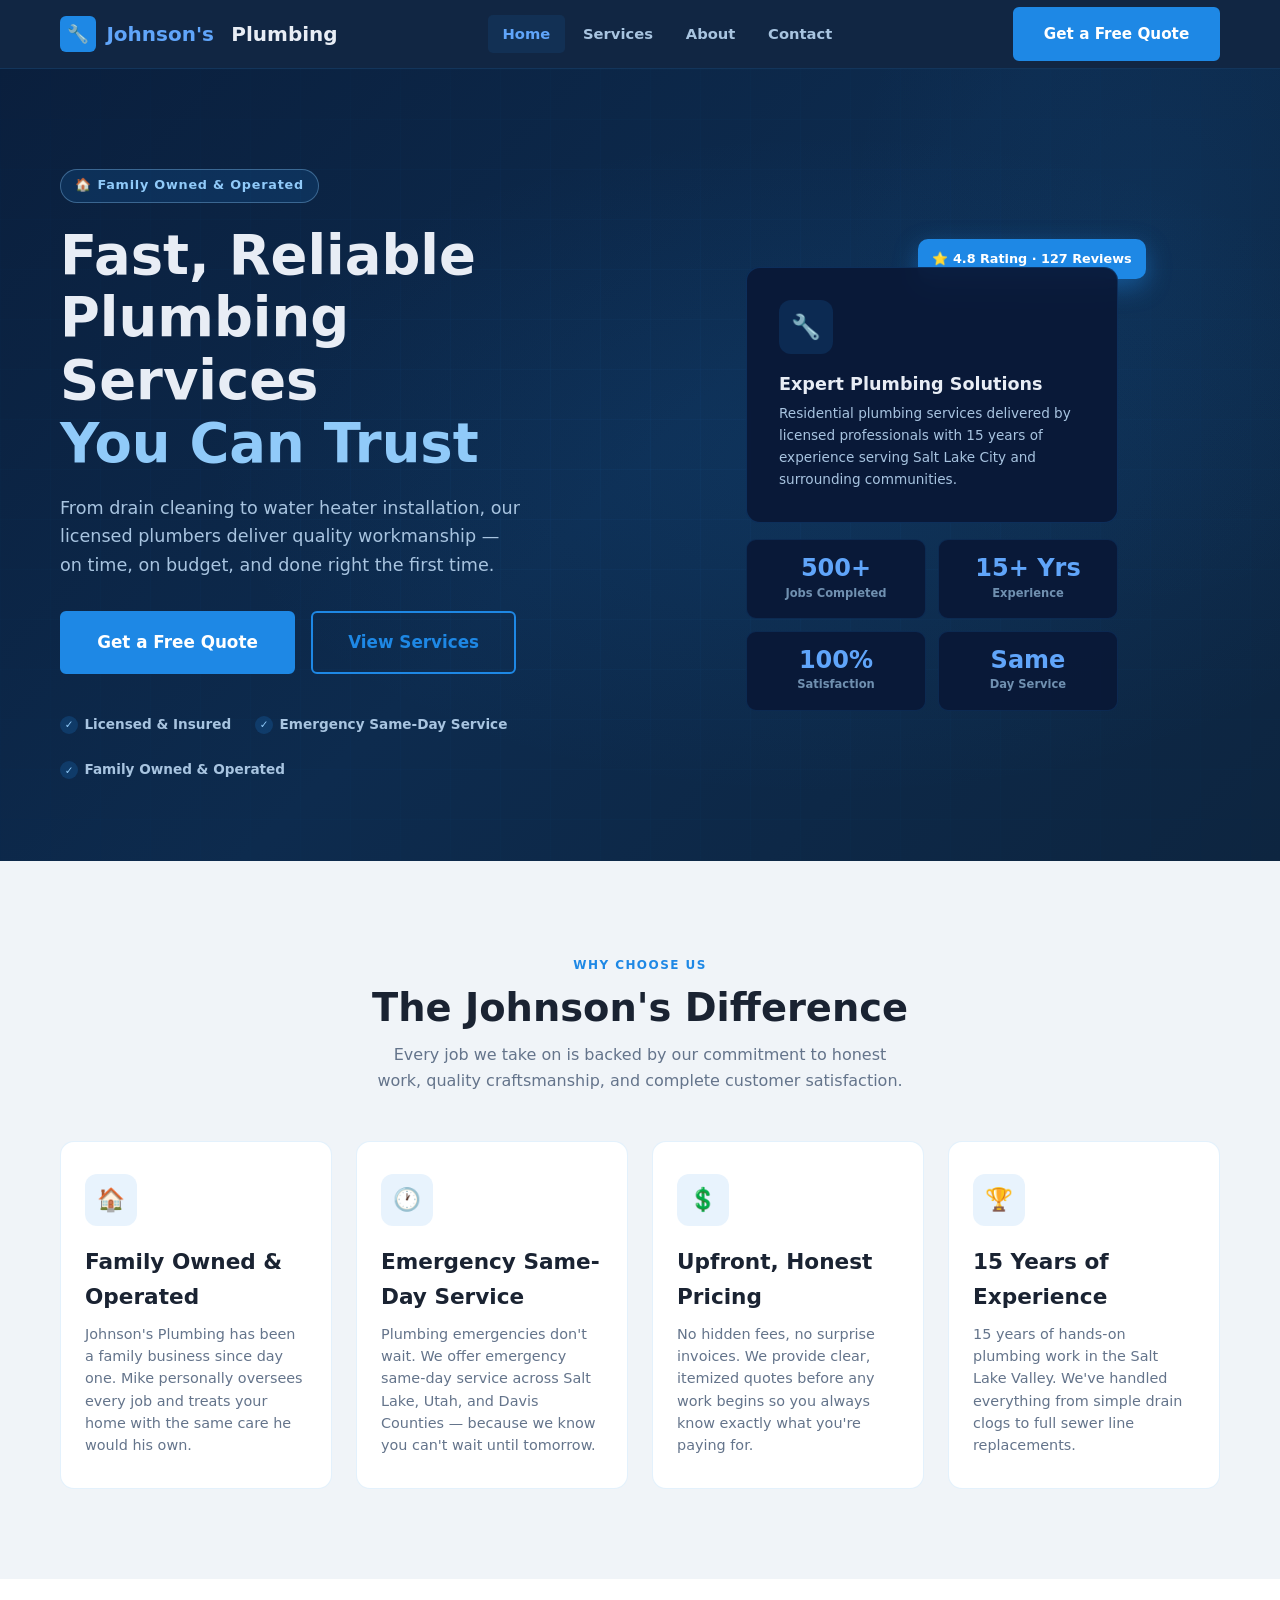
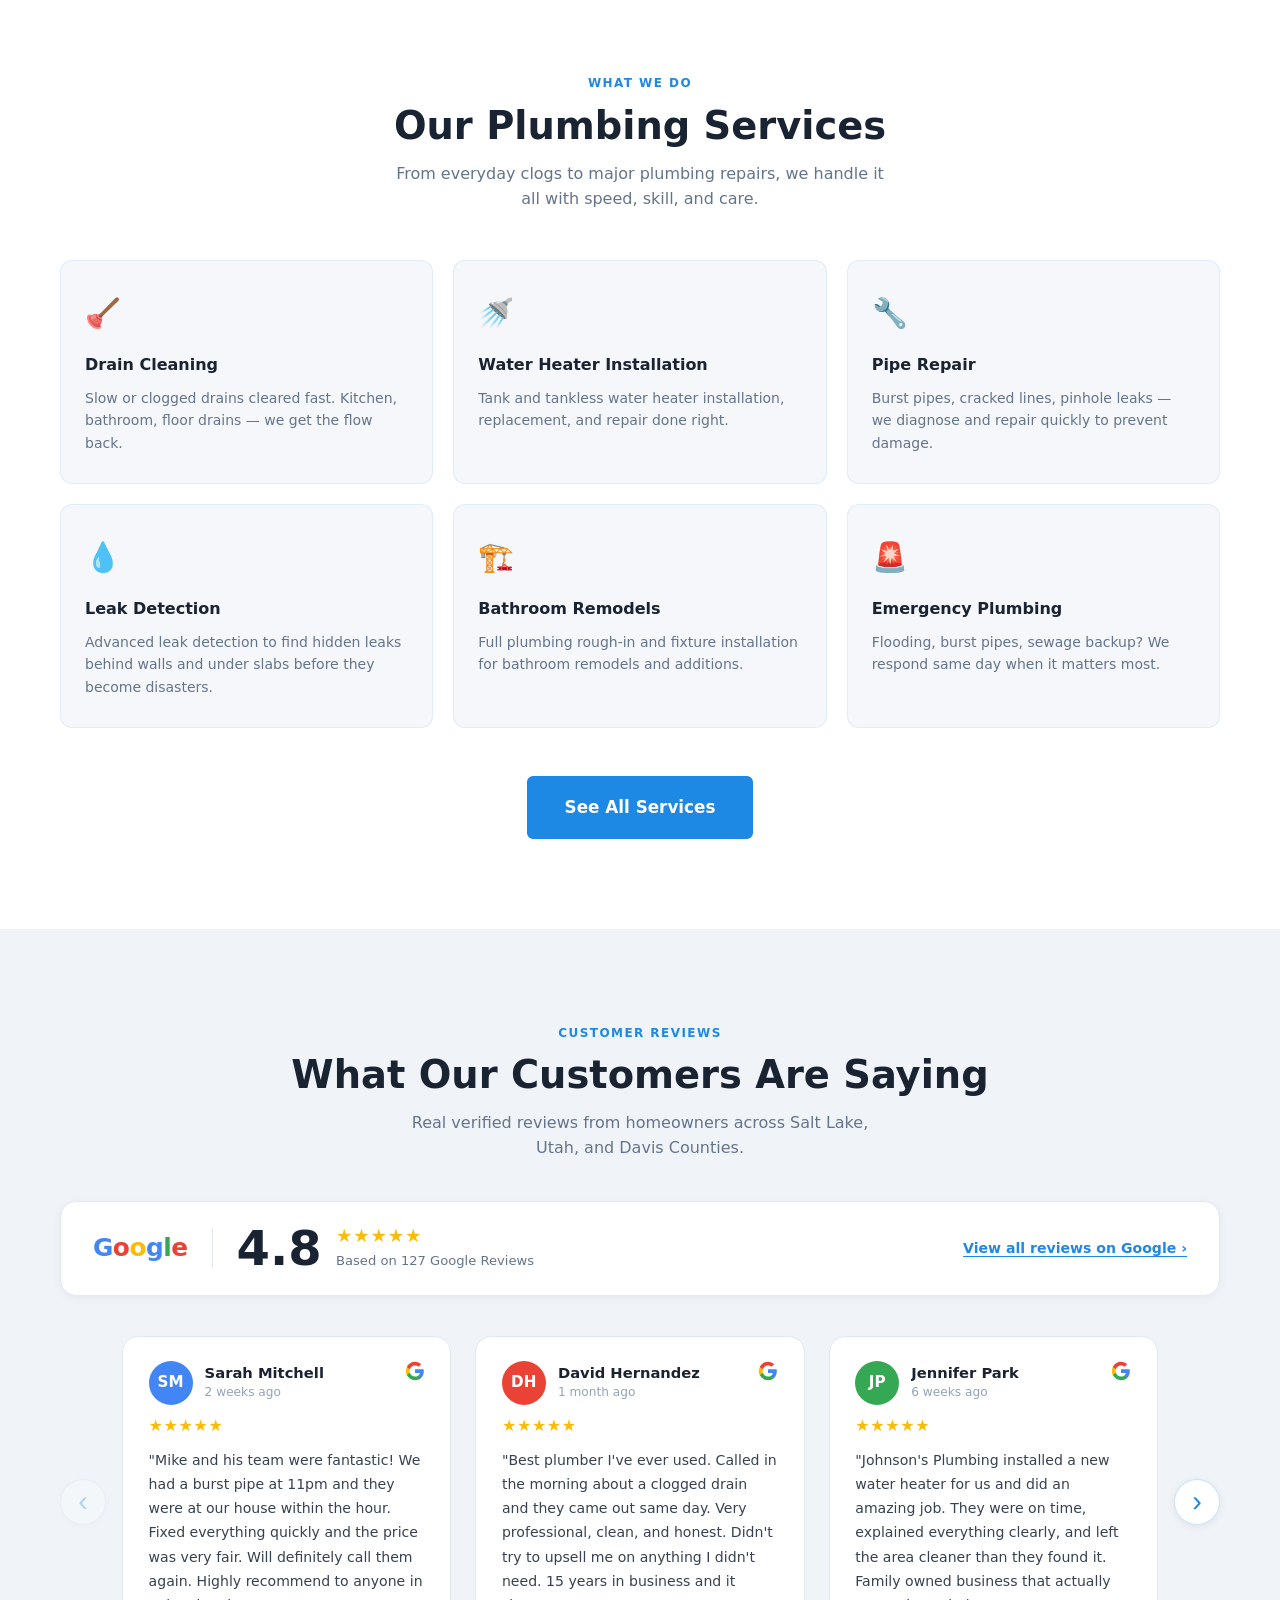
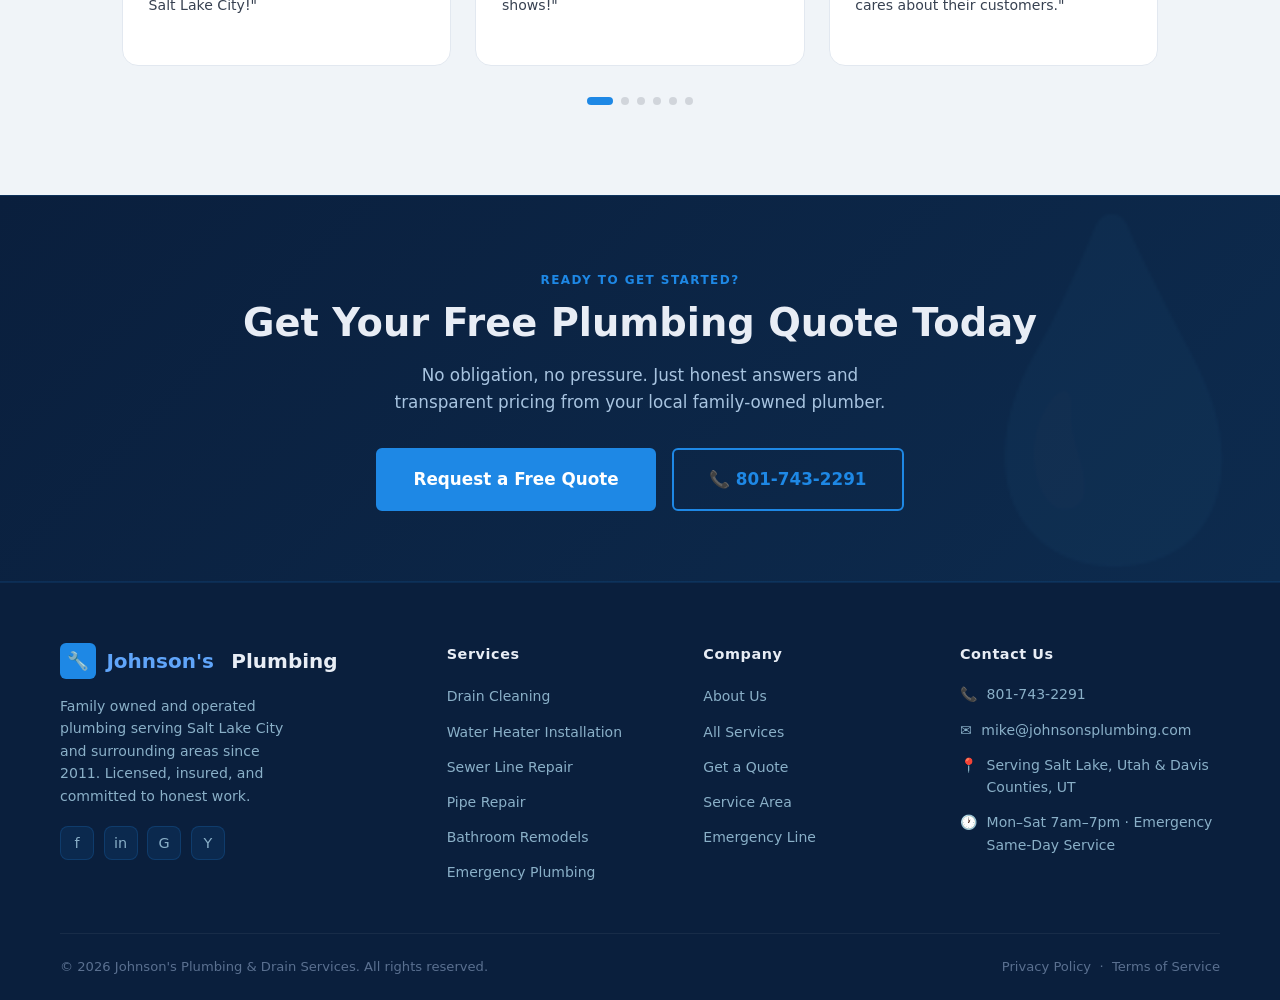
==== commit 0a3dae9e: "oh" ====
--- a/johnson-plumbing/index.html
+++ b/johnson-plumbing/index.html
@@ -85,7 +85,7 @@
             <div class="stat-card stat-card-main">
               <div class="icon-circle">🔧</div>
               <h3>Expert Plumbing Solutions</h3>
-              <p>Residential plumbing services delivered by licensed professionals with 14 years of experience serving Salt Lake City and surrounding communities.</p>
+              <p>Residential plumbing services delivered by licensed professionals with 15 years of experience serving Salt Lake City and surrounding communities.</p>
             </div>
             <div class="stat-row">
               <div class="mini-stat">
@@ -93,7 +93,7 @@
                 <div class="lbl">Jobs Completed</div>
               </div>
               <div class="mini-stat">
-                <div class="num" data-count="14" data-suffix="+ Yrs">0</div>
+                <div class="num" data-count="15" data-suffix="+ Yrs">0</div>
                 <div class="lbl">Experience</div>
               </div>
               <div class="mini-stat">
@@ -145,8 +145,8 @@
 
         <div class="feature-card">
           <div class="feature-icon">🏆</div>
-          <h3>14 Years of Experience</h3>
-          <p>Over a decade of hands-on plumbing work in the Salt Lake Valley. We've handled everything from simple drain clogs to full sewer line replacements.</p>
+          <h3>15 Years of Experience</h3>
+          <p>15 years of hands-on plumbing work in the Salt Lake Valley. We've handled everything from simple drain clogs to full sewer line replacements.</p>
         </div>
 
       </div>
@@ -280,7 +280,7 @@
                 </div>
               </div>
               <div class="review-stars-g"><span class="star-filled">★★★★★</span></div>
-              <p class="review-text-g">"Best plumber I've ever used. Called in the morning about a clogged drain and they came out same day. Very professional, clean, and honest. Didn't try to upsell me on anything I didn't need. 14 years in business and it shows!"</p>
+              <p class="review-text-g">"Best plumber I've ever used. Called in the morning about a clogged drain and they came out same day. Very professional, clean, and honest. Didn't try to upsell me on anything I didn't need. 15 years in business and it shows!"</p>
             </div>
 
             <!-- Jennifer Park -->
@@ -405,7 +405,7 @@
             <div class="logo-icon">🔧</div>
             <span>Johnson's</span>&nbsp;Plumbing
           </a>
-          <p>Family owned and operated plumbing serving Salt Lake City and surrounding areas since 2012. Licensed, insured, and committed to honest work.</p>
+          <p>Family owned and operated plumbing serving Salt Lake City and surrounding areas since 2011. Licensed, insured, and committed to honest work.</p>
           <div class="social-links">
             <a href="#" class="social-link" aria-label="Facebook">f</a>
             <a href="#" class="social-link" aria-label="Instagram">in</a>
